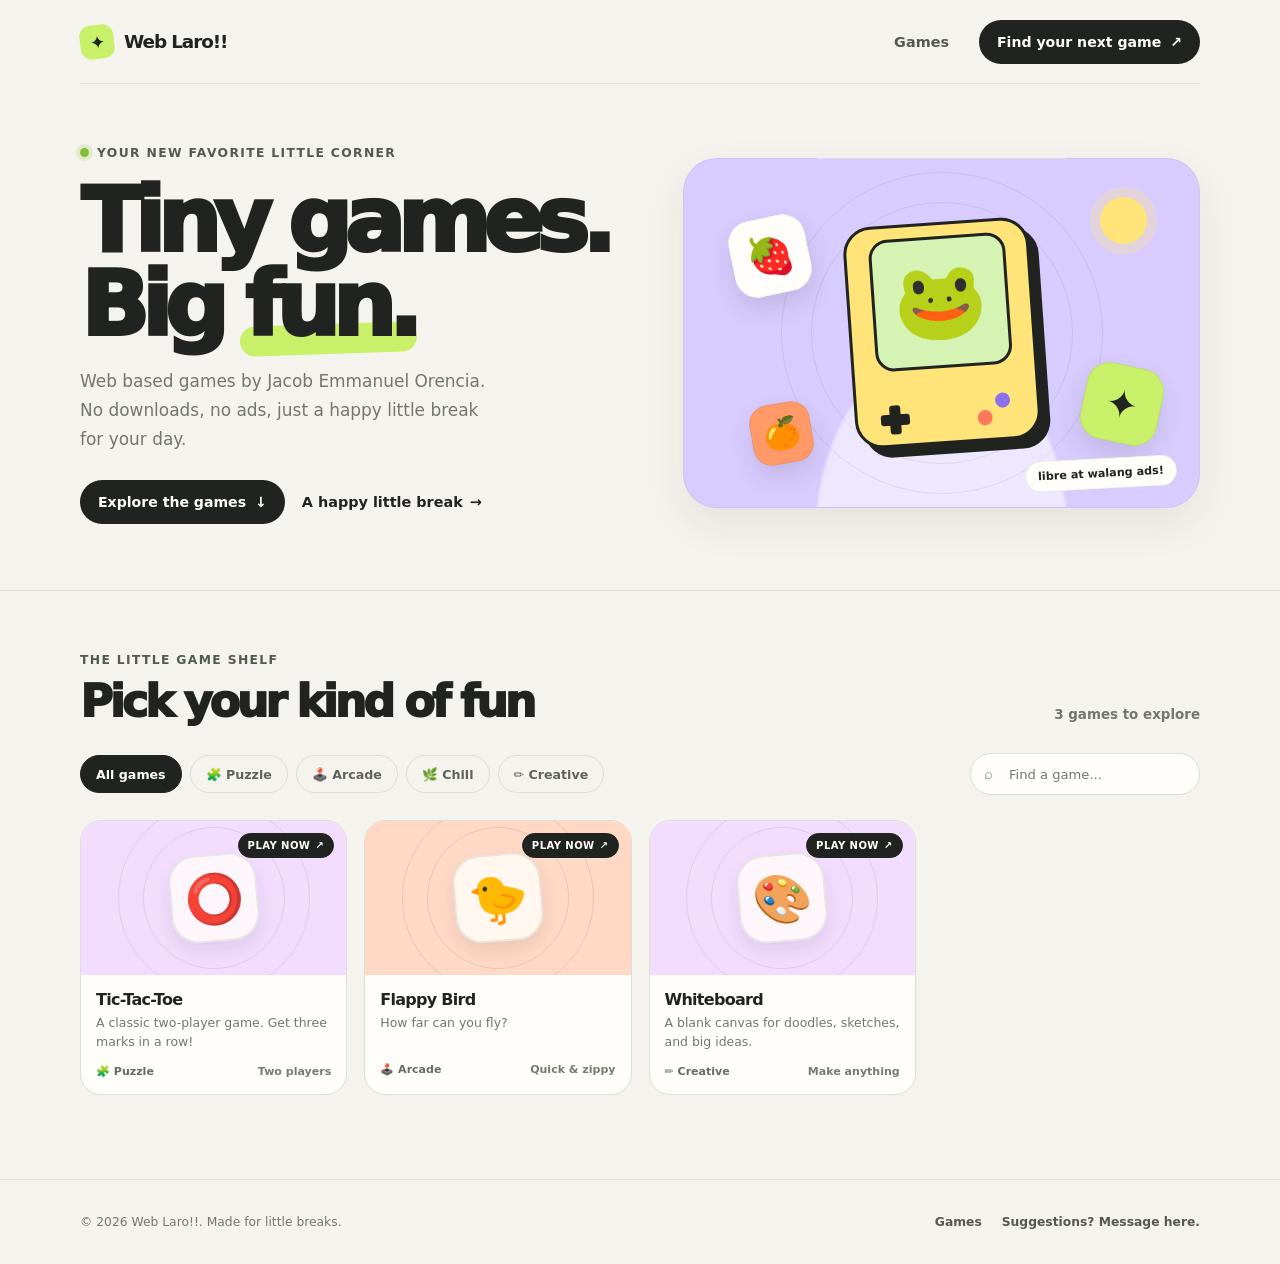
==== index.html @ ed9ba2ab "modified:   README.md" ====
<!doctype html>
<html lang="en">
  <head>
    <meta charset="utf-8" />
    <meta name="viewport" content="width=device-width, initial-scale=1" />
    <meta
      name="description"
      content="A little corner of the internet for quick, free-to-play browser games."
    />
    <meta name="theme-color" content="#f5f3ed" />
    <title>Web Laro!! — Web based games!!</title>
    <link rel="stylesheet" href="styles.css" />
  </head>
  <body>
    <header class="shell topbar">
      <a class="brand" href="#" aria-label="Web Laro!! home">
        <span class="brand-mark" aria-hidden="true">✦</span>
        <span>Web Laro!!</span>
      </a>
      <nav class="nav-links" aria-label="Main navigation">
        <a href="#games">Games</a>
        <a class="nav-cta" href="#games">Find your next game <span aria-hidden="true">↗</span></a>
      </nav>
    </header>

    <main>
      <section class="shell hero" aria-labelledby="hero-title">
        <div>
          <p class="eyebrow"><span class="eyebrow-dot" aria-hidden="true"></span> Your new favorite little corner</p>
          <h1 id="hero-title">Tiny games.<br />Big <span class="highlight">fun.</span></h1>
          <p class="hero-copy">
            Web based games by Jacob Emmanuel Orencia. No downloads, no ads, just a happy little break for your day.
          </p>
          <div class="hero-actions">
            <a class="button-primary" href="#games">Explore the games <span aria-hidden="true">↓</span></a>
            <a class="text-link" href="#about">A happy little break <span aria-hidden="true">→</span></a>
          </div>
        </div>
        <div class="hero-art" aria-label="Illustration of a cheerful handheld game console">
          <span class="sun" aria-hidden="true"></span>
          <span class="float-card one" aria-hidden="true">🍓</span>
          <span class="float-card two" aria-hidden="true">✦</span>
          <span class="float-card three" aria-hidden="true">🍊</span>
          <div class="game-machine" aria-hidden="true">
            <div class="machine-screen">🐸</div>
            <div class="machine-controls">
              <span class="dpad"></span>
              <span class="machine-buttons"><i></i><i></i></span>
            </div>
          </div>
          <span class="art-note">libre at walang ads!</span>
        </div>
      </section>

      <section class="games-section" id="games" aria-labelledby="games-title">
        <div class="shell">
          <div class="section-heading">
            <div>
              <p class="eyebrow">The little game shelf</p>
              <h2 id="games-title">Pick your kind of fun</h2>
            </div>
            <span class="game-count" id="game-count" aria-live="polite">3 games to explore</span>
          </div>

          <div class="toolbar">
            <div class="filters" role="group" aria-label="Filter games by category">
              <button class="filter-button" type="button" data-filter="all" aria-pressed="true">All games</button>
              <button class="filter-button" type="button" data-filter="puzzle" aria-pressed="false">🧩 Puzzle</button>
              <button class="filter-button" type="button" data-filter="arcade" aria-pressed="false">🕹️ Arcade</button>
              <button class="filter-button" type="button" data-filter="chill" aria-pressed="false">🌿 Chill</button>
              <button class="filter-button" type="button" data-filter="creative" aria-pressed="false">✏️ Creative</button>
            </div>
            <label class="search-wrap">
              <span class="search-icon" aria-hidden="true">⌕</span>
              <input
                class="search-input"
                id="game-search"
                type="search"
                placeholder="Find a game..."
                aria-label="Search games"
              />
            </label>
          </div>

          <div class="game-grid" id="game-grid">
            <article class="game-card" data-category="puzzle" data-search="tic tac toe noughts crosses puzzle two player">
              <div class="game-art art-quick">
                <a class="available-label" href="tic%20tac%20toe/index.html">Play now <span aria-hidden="true">↗</span></a>
                <span class="game-emoji" aria-hidden="true">⭕</span>
              </div>
              <div class="game-info">
                <h3>Tic-Tac-Toe</h3>
                <p>A classic two-player game. Get three marks in a row!</p>
                <div class="game-meta">
                  <span class="game-category">🧩 Puzzle</span>
                  <span class="game-rating">Two players</span>
                </div>
              </div>
            </article>
            <article class="game-card" data-category="arcade" data-search="flappy bird flying arcade bird">
              <div class="game-art art-arcade">
                <a class="available-label" href="flappy%20bird/index.html">Play now <span aria-hidden="true">↗</span></a>
                <span class="game-emoji" aria-hidden="true">🐤</span>
              </div>
              <div class="game-info">
                <h3>Flappy Bird</h3>
                <p>How far can you fly?</p>
                <div class="game-meta">
                  <span class="game-category">🕹️ Arcade</span>
                  <span class="game-rating">Quick &amp; zippy</span>
                </div>
              </div>
            </article>
            <article class="game-card" data-category="creative" data-search="whiteboard drawing draw sketch doodle paint canvas">
              <div class="game-art art-quick">
                <a class="available-label" href="whiteboard/index.html">Play now <span aria-hidden="true">↗</span></a>
                <span class="game-emoji" aria-hidden="true">🎨</span>
              </div>
              <div class="game-info">
                <h3>Whiteboard</h3>
                <p>A blank canvas for doodles, sketches, and big ideas.</p>
                <div class="game-meta">
                  <span class="game-category">✏️ Creative</span>
                  <span class="game-rating">Make anything</span>
                </div>
              </div>
            </article>
          </div>
          <div class="empty-state" id="empty-state" role="status">
            <strong>No games found just yet.</strong>
            Try another search or choose a different category.
          </div>
        </div>
      </section>
    </main>

    <footer class="site-footer" id="about">
      <div class="shell footer-inner">
        <span>© 2026 Web Laro!!. Made for little breaks.</span>
        <nav class="footer-links" aria-label="Footer navigation">
          <a href="#games">Games</a>
          <a href="https://www.facebook.com/jacob.orencia.5/">Suggestions? Message here.</a>
        </nav>
      </div>
    </footer>

    <script>
      const filterButtons = document.querySelectorAll(".filter-button");
      const searchInput = document.querySelector("#game-search");
      const cards = document.querySelectorAll(".game-card");
      const gameCount = document.querySelector("#game-count");
      const emptyState = document.querySelector("#empty-state");
      let activeFilter = "all";

      function updateGames() {
        const query = searchInput.value.trim().toLowerCase();
        let visibleCount = 0;

        cards.forEach((card) => {
          const matchesCategory =
            activeFilter === "all" || card.dataset.category === activeFilter;
          const matchesSearch = card.dataset.search.includes(query);
          const isVisible = matchesCategory && matchesSearch;

          card.hidden = !isVisible;
          if (isVisible) visibleCount += 1;
        });

        gameCount.textContent = `${visibleCount} ${visibleCount === 1 ? "game" : "games"} to explore`;
        emptyState.style.display = visibleCount === 0 ? "block" : "none";
      }

      filterButtons.forEach((button) => {
        button.addEventListener("click", () => {
          activeFilter = button.dataset.filter;
          filterButtons.forEach((filterButton) => {
            filterButton.setAttribute(
              "aria-pressed",
              String(filterButton === button),
            );
          });
          updateGames();
        });
      });

      searchInput.addEventListener("input", updateGames);
    </script>
  </body>
</html>
---- styles.css ----
:root {
  color-scheme: light;
  --paper: #f5f3ed;
  --ink: #20231f;
  --muted: #73776e;
  --line: #deded5;
  --green: #c8f169;
  --purple: #c8b7ff;
  --orange: #ff9a68;
  --yellow: #ffe47a;
  --white: #fffefa;
  --shadow: 0 16px 40px rgb(34 37 31 / 8%);
}

* {
  box-sizing: border-box;
}

html {
  scroll-behavior: smooth;
}

body {
  min-width: 320px;
  margin: 0;
  background: var(--paper);
  color: var(--ink);
  font-family:
    "Trebuchet MS", "Segoe UI", ui-rounded, system-ui, sans-serif;
  -webkit-font-smoothing: antialiased;
}

button,
input {
  font: inherit;
}

button,
a {
  -webkit-tap-highlight-color: transparent;
}

a {
  color: inherit;
  text-decoration: none;
}

.shell {
  width: min(1120px, calc(100% - 48px));
  margin-inline: auto;
}

.topbar {
  display: flex;
  min-height: 84px;
  align-items: center;
  justify-content: space-between;
  border-bottom: 1px solid var(--line);
}

.brand {
  display: inline-flex;
  align-items: center;
  gap: 10px;
  font-size: 1.15rem;
  font-weight: 900;
  letter-spacing: -0.06em;
}

.brand-mark {
  display: grid;
  width: 34px;
  height: 34px;
  place-items: center;
  border-radius: 11px;
  background: var(--green);
  font-size: 1.15rem;
  transform: rotate(-7deg);
}

.nav-links {
  display: flex;
  align-items: center;
  gap: 30px;
  color: #555950;
  font-size: 0.9rem;
  font-weight: 700;
}

.nav-links a:hover,
.footer-links a:hover {
  color: #111;
}

.nav-cta,
.button-primary {
  display: inline-flex;
  min-height: 44px;
  align-items: center;
  justify-content: center;
  gap: 9px;
  padding: 0 18px;
  border: 0;
  border-radius: 999px;
  background: var(--ink);
  color: white;
  font-size: 0.88rem;
  font-weight: 800;
  transition:
    transform 160ms ease,
    background 160ms ease;
}

.nav-cta:hover,
.button-primary:hover {
  background: #41463d;
  transform: translateY(-2px);
}

.hero {
  display: grid;
  min-height: 476px;
  grid-template-columns: 1.05fr 0.95fr;
  align-items: center;
  gap: 32px;
  padding-block: 58px 66px;
}

.eyebrow {
  display: inline-flex;
  align-items: center;
  gap: 8px;
  margin: 0 0 19px;
  color: #545a4d;
  font-size: 0.77rem;
  font-weight: 900;
  letter-spacing: 0.11em;
  text-transform: uppercase;
}

.eyebrow-dot {
  width: 9px;
  height: 9px;
  border-radius: 50%;
  background: #82bf34;
  box-shadow: 0 0 0 4px rgb(130 191 52 / 16%);
}

h1,
h2,
p {
  margin-top: 0;
}

h1 {
  max-width: 570px;
  margin-bottom: 20px;
  font-size: clamp(3.2rem, 7vw, 5.65rem);
  font-weight: 950;
  letter-spacing: -0.085em;
  line-height: 0.94;
}

.highlight {
  position: relative;
  z-index: 0;
  white-space: nowrap;
}

.highlight::after {
  position: absolute;
  z-index: -1;
  right: -0.04em;
  bottom: 0.02em;
  left: -0.04em;
  height: 0.34em;
  border-radius: 999px;
  background: var(--green);
  content: "";
  transform: rotate(-2deg);
}

.hero-copy {
  max-width: 425px;
  margin-bottom: 27px;
  color: var(--muted);
  font-size: 1.06rem;
  line-height: 1.7;
}

.hero-actions {
  display: flex;
  flex-wrap: wrap;
  align-items: center;
  gap: 17px;
}

.text-link {
  display: inline-flex;
  align-items: center;
  gap: 7px;
  font-size: 0.9rem;
  font-weight: 800;
}

.text-link span {
  transition: transform 160ms ease;
}

.text-link:hover span {
  transform: translateX(4px);
}

.hero-art {
  position: relative;
  display: grid;
  min-height: 350px;
  overflow: hidden;
  place-items: center;
  border: 1px solid rgb(32 35 31 / 5%);
  border-radius: 34px;
  background:
    radial-gradient(ellipse at 50% 108%, rgb(255 255 255 / 55%) 0 34%, transparent 35%),
    #d8ccff;
  box-shadow: var(--shadow);
}

.hero-art::before,
.hero-art::after {
  position: absolute;
  border: 1px solid rgb(32 35 31 / 9%);
  border-radius: 50%;
  content: "";
}

.hero-art::before {
  width: 260px;
  height: 260px;
}

.hero-art::after {
  width: 320px;
  height: 320px;
}

.sun {
  position: absolute;
  top: 38px;
  right: 52px;
  width: 47px;
  height: 47px;
  border-radius: 50%;
  background: var(--yellow);
  box-shadow: 0 0 0 10px rgb(255 228 122 / 28%);
}

.float-card {
  position: absolute;
  z-index: 2;
  display: grid;
  width: 78px;
  height: 78px;
  place-items: center;
  border: 1px solid rgb(32 35 31 / 7%);
  border-radius: 23px;
  background: var(--white);
  box-shadow: 0 12px 25px rgb(32 35 31 / 12%);
  font-size: 2.45rem;
}

.float-card.one {
  top: 58px;
  left: 47px;
  transform: rotate(-12deg);
}

.float-card.two {
  right: 38px;
  bottom: 64px;
  background: var(--green);
  transform: rotate(12deg);
}

.float-card.three {
  bottom: 43px;
  left: 67px;
  width: 61px;
  height: 61px;
  border-radius: 19px;
  background: var(--orange);
  font-size: 1.9rem;
  transform: rotate(-10deg);
}

.game-machine {
  position: relative;
  z-index: 1;
  display: grid;
  width: 186px;
  height: 222px;
  place-items: center;
  border: 3px solid var(--ink);
  border-radius: 28px;
  background: var(--yellow);
  box-shadow: 9px 10px 0 var(--ink);
  transform: rotate(-4deg);
}

.machine-screen {
  display: grid;
  width: 137px;
  height: 132px;
  place-items: center;
  border: 3px solid var(--ink);
  border-radius: 19px;
  background: #d5f3b3;
  font-size: 4.7rem;
}

.machine-controls {
  display: flex;
  width: 134px;
  align-items: center;
  justify-content: space-between;
  padding-top: 13px;
}

.dpad {
  position: relative;
  width: 29px;
  height: 29px;
}

.dpad::before,
.dpad::after {
  position: absolute;
  top: 9px;
  left: 0;
  width: 29px;
  height: 11px;
  border-radius: 3px;
  background: var(--ink);
  content: "";
}

.dpad::after {
  transform: rotate(90deg);
}

.machine-buttons {
  display: flex;
  gap: 8px;
  transform: rotate(-20deg);
}

.machine-buttons i {
  width: 15px;
  height: 15px;
  border-radius: 50%;
  background: #ff785c;
}

.machine-buttons i + i {
  margin-top: -9px;
  background: #8c71ed;
}

.art-note {
  position: absolute;
  right: 22px;
  bottom: 18px;
  z-index: 2;
  padding: 8px 12px;
  border: 1px solid rgb(32 35 31 / 8%);
  border-radius: 999px;
  background: var(--white);
  font-size: 0.7rem;
  font-weight: 800;
  transform: rotate(-3deg);
}

.games-section {
  padding-block: 58px 84px;
  border-top: 1px solid var(--line);
}

.section-heading {
  display: flex;
  align-items: end;
  justify-content: space-between;
  gap: 24px;
  margin-bottom: 25px;
}

.section-heading .eyebrow {
  margin-bottom: 8px;
}

h2 {
  margin-bottom: 0;
  font-size: clamp(2rem, 4vw, 2.8rem);
  font-weight: 950;
  letter-spacing: -0.075em;
}

.game-count {
  padding-bottom: 6px;
  color: var(--muted);
  font-size: 0.84rem;
  font-weight: 700;
}

.toolbar {
  display: flex;
  align-items: center;
  justify-content: space-between;
  gap: 16px;
  margin-bottom: 25px;
}

.filters {
  display: flex;
  flex-wrap: wrap;
  gap: 8px;
}

.filter-button {
  min-height: 38px;
  padding: 0 15px;
  border: 1px solid var(--line);
  border-radius: 999px;
  background: transparent;
  color: #5f635b;
  cursor: pointer;
  font-size: 0.79rem;
  font-weight: 800;
  transition:
    background 150ms ease,
    border-color 150ms ease,
    color 150ms ease;
}

.filter-button:hover {
  border-color: #b7baad;
  color: var(--ink);
}

.filter-button[aria-pressed="true"] {
  border-color: var(--ink);
  background: var(--ink);
  color: white;
}

.search-wrap {
  position: relative;
  width: min(230px, 100%);
  flex: 0 0 230px;
}

.search-icon {
  position: absolute;
  top: 50%;
  left: 14px;
  color: #858980;
  font-size: 0.94rem;
  pointer-events: none;
  transform: translateY(-50%);
}

.search-input {
  width: 100%;
  min-height: 42px;
  padding: 0 14px 0 38px;
  border: 1px solid var(--line);
  border-radius: 999px;
  outline: none;
  background: var(--white);
  color: var(--ink);
  font-size: 0.82rem;
}

.search-input:focus {
  border-color: #929788;
  box-shadow: 0 0 0 3px rgb(32 35 31 / 7%);
}

.game-grid {
  display: grid;
  grid-template-columns: repeat(4, minmax(0, 1fr));
  gap: 17px;
}

.game-card {
  min-width: 0;
  overflow: hidden;
  border: 1px solid var(--line);
  border-radius: 21px;
  background: var(--white);
  transition:
    transform 170ms ease,
    box-shadow 170ms ease;
}

.game-card:hover {
  box-shadow: 0 12px 27px rgb(34 37 31 / 8%);
  transform: translateY(-4px);
}

.game-art {
  position: relative;
  display: grid;
  height: 154px;
  overflow: hidden;
  place-items: center;
}

.game-art::before,
.game-art::after {
  position: absolute;
  border: 1px solid rgb(32 35 31 / 10%);
  border-radius: 50%;
  content: "";
}

.game-art::before {
  width: 140px;
  height: 140px;
}

.game-art::after {
  width: 190px;
  height: 190px;
}

.art-puzzle {
  background: #d9e8ff;
}

.art-arcade {
  background: #ffd9c5;
}

.art-chill {
  background: #d8f0cd;
}

.art-quick {
  background: #f3ddff;
}

.game-emoji {
  position: relative;
  z-index: 1;
  display: grid;
  width: 88px;
  height: 88px;
  place-items: center;
  border: 2px solid rgb(32 35 31 / 9%);
  border-radius: 27px;
  background: rgb(255 254 250 / 80%);
  box-shadow: 0 9px 17px rgb(32 35 31 / 9%);
  font-size: 3rem;
  transform: rotate(-5deg);
  transition: transform 170ms ease;
}

.game-card:hover .game-emoji {
  transform: rotate(4deg) scale(1.05);
}

.soon-label {
  position: absolute;
  top: 12px;
  right: 12px;
  z-index: 2;
  padding: 6px 9px;
  border: 1px solid rgb(32 35 31 / 8%);
  border-radius: 999px;
  background: var(--white);
  color: #62665d;
  font-size: 0.63rem;
  font-weight: 900;
  letter-spacing: 0.04em;
  text-transform: uppercase;
}

.available-label {
  position: absolute;
  top: 12px;
  right: 12px;
  z-index: 2;
  display: inline-flex;
  align-items: center;
  gap: 5px;
  padding: 6px 9px;
  border: 1px solid var(--ink);
  border-radius: 999px;
  background: var(--ink);
  color: white;
  font-size: 0.63rem;
  font-weight: 900;
  letter-spacing: 0.04em;
  text-transform: uppercase;
}

.available-label:hover {
  background: #41463d;
}

.game-info {
  padding: 15px 15px 16px;
}

.game-info h3 {
  margin: 0 0 5px;
  font-size: 1rem;
  font-weight: 900;
  letter-spacing: -0.045em;
}

.game-info p {
  min-height: 36px;
  margin-bottom: 13px;
  color: var(--muted);
  font-size: 0.78rem;
  line-height: 1.5;
}

.game-meta {
  display: flex;
  align-items: center;
  justify-content: space-between;
  color: #666b61;
  font-size: 0.69rem;
  font-weight: 800;
}

.game-category {
  display: inline-flex;
  align-items: center;
  gap: 5px;
}

.game-rating {
  color: #777b70;
}

.empty-state {
  display: none;
  padding: 40px 20px;
  border: 1px dashed #c9cabe;
  border-radius: 20px;
  color: var(--muted);
  text-align: center;
}

.empty-state strong {
  display: block;
  margin-bottom: 6px;
  color: var(--ink);
  font-size: 1rem;
}

.site-footer {
  border-top: 1px solid var(--line);
}

.footer-inner {
  display: flex;
  min-height: 84px;
  align-items: center;
  justify-content: space-between;
  gap: 20px;
  color: var(--muted);
  font-size: 0.77rem;
}

.footer-links {
  display: flex;
  gap: 20px;
  color: #555950;
  font-weight: 700;
}

:focus-visible {
  outline: 3px solid #6c55db;
  outline-offset: 3px;
}

@media (max-width: 850px) {
  .hero {
    min-height: 410px;
    gap: 20px;
  }

  h1 {
    font-size: clamp(3.1rem, 8vw, 4.5rem);
  }

  .hero-art {
    min-height: 310px;
  }

  .game-grid {
    grid-template-columns: repeat(2, minmax(0, 1fr));
  }
}

@media (max-width: 620px) {
  .shell {
    width: min(100% - 36px, 460px);
  }

  .topbar {
    min-height: 70px;
  }

  .nav-links {
    gap: 14px;
  }

  .nav-links > a:first-child {
    display: none;
  }

  .nav-cta {
    min-height: 39px;
    padding-inline: 14px;
    font-size: 0.78rem;
  }

  .hero {
    grid-template-columns: 1fr;
    gap: 34px;
    padding-block: 54px 48px;
  }

  h1 {
    max-width: 450px;
    font-size: clamp(3.45rem, 15vw, 5rem);
  }

  .hero-copy {
    max-width: 390px;
    font-size: 0.98rem;
  }

  .hero-art {
    min-height: 300px;
  }

  .games-section {
    padding-block: 45px 60px;
  }

  .section-heading {
    align-items: start;
  }

  .game-count {
    padding-top: 8px;
    text-align: right;
  }

  .toolbar {
    align-items: stretch;
    flex-direction: column-reverse;
  }

  .search-wrap {
    width: 100%;
    flex-basis: auto;
  }

  .filters {
    gap: 7px;
  }

  .filter-button {
    min-height: 36px;
    padding-inline: 12px;
  }

  .game-grid {
    gap: 12px;
  }

  .game-art {
    height: 130px;
  }

  .game-info {
    padding: 13px 12px;
  }

  .game-info p {
    font-size: 0.74rem;
  }

  .footer-inner {
    align-items: start;
    flex-direction: column;
    justify-content: center;
    gap: 10px;
    padding-block: 20px;
  }
}

@media (max-width: 380px) {
  .shell {
    width: calc(100% - 28px);
  }

  .brand {
    font-size: 1.05rem;
  }

  .hero-art {
    min-height: 270px;
  }

  .game-grid {
    grid-template-columns: 1fr;
  }

  .game-art {
    height: 155px;
  }
}

@media (prefers-reduced-motion: reduce) {
  *,
  *::before,
  *::after {
    scroll-behavior: auto !important;
    transition-duration: 0.01ms !important;
  }
}
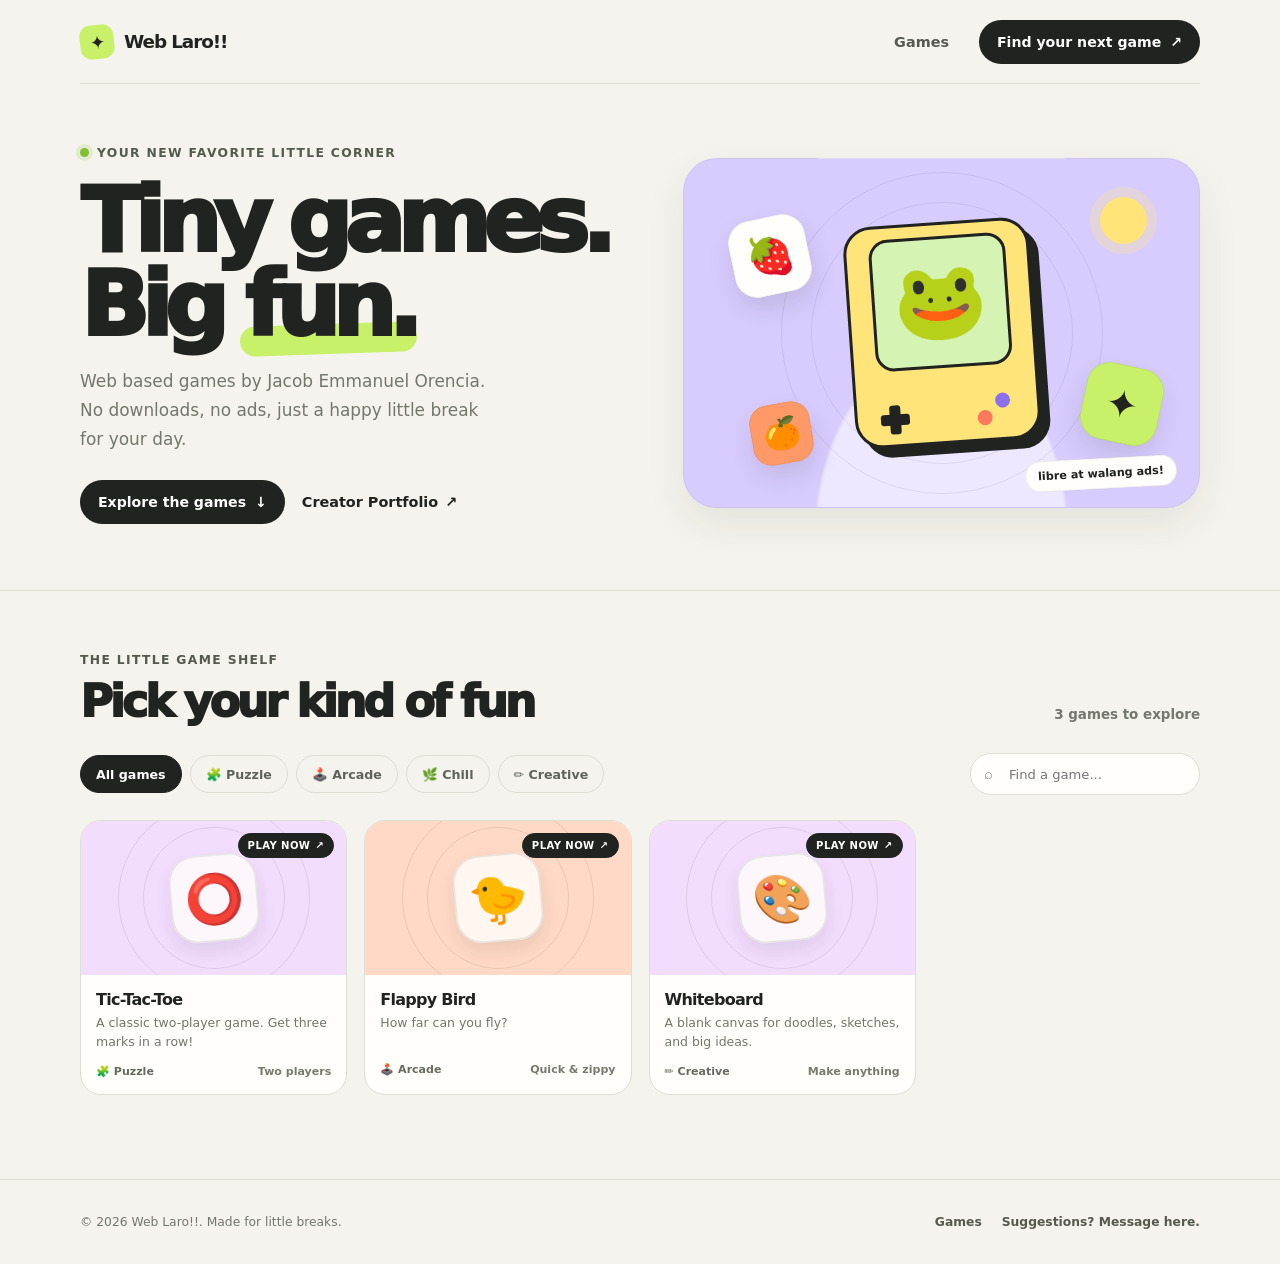
==== commit 427f9832: "modified:   index.html" ====
--- a/index.html
+++ b/index.html
@@ -33,7 +33,14 @@
           </p>
           <div class="hero-actions">
             <a class="button-primary" href="#games">Explore the games <span aria-hidden="true">↓</span></a>
-            <a class="text-link" href="#about">A happy little break <span aria-hidden="true">→</span></a>
+            <a
+              class="text-link"
+              href="https://jacorb1119.github.io/WebPortfolio/"
+              target="_blank"
+              rel="noopener noreferrer"
+            >
+              Creator Portfolio <span aria-hidden="true">↗</span>
+            </a>
           </div>
         </div>
         <div class="hero-art" aria-label="Illustration of a cheerful handheld game console">
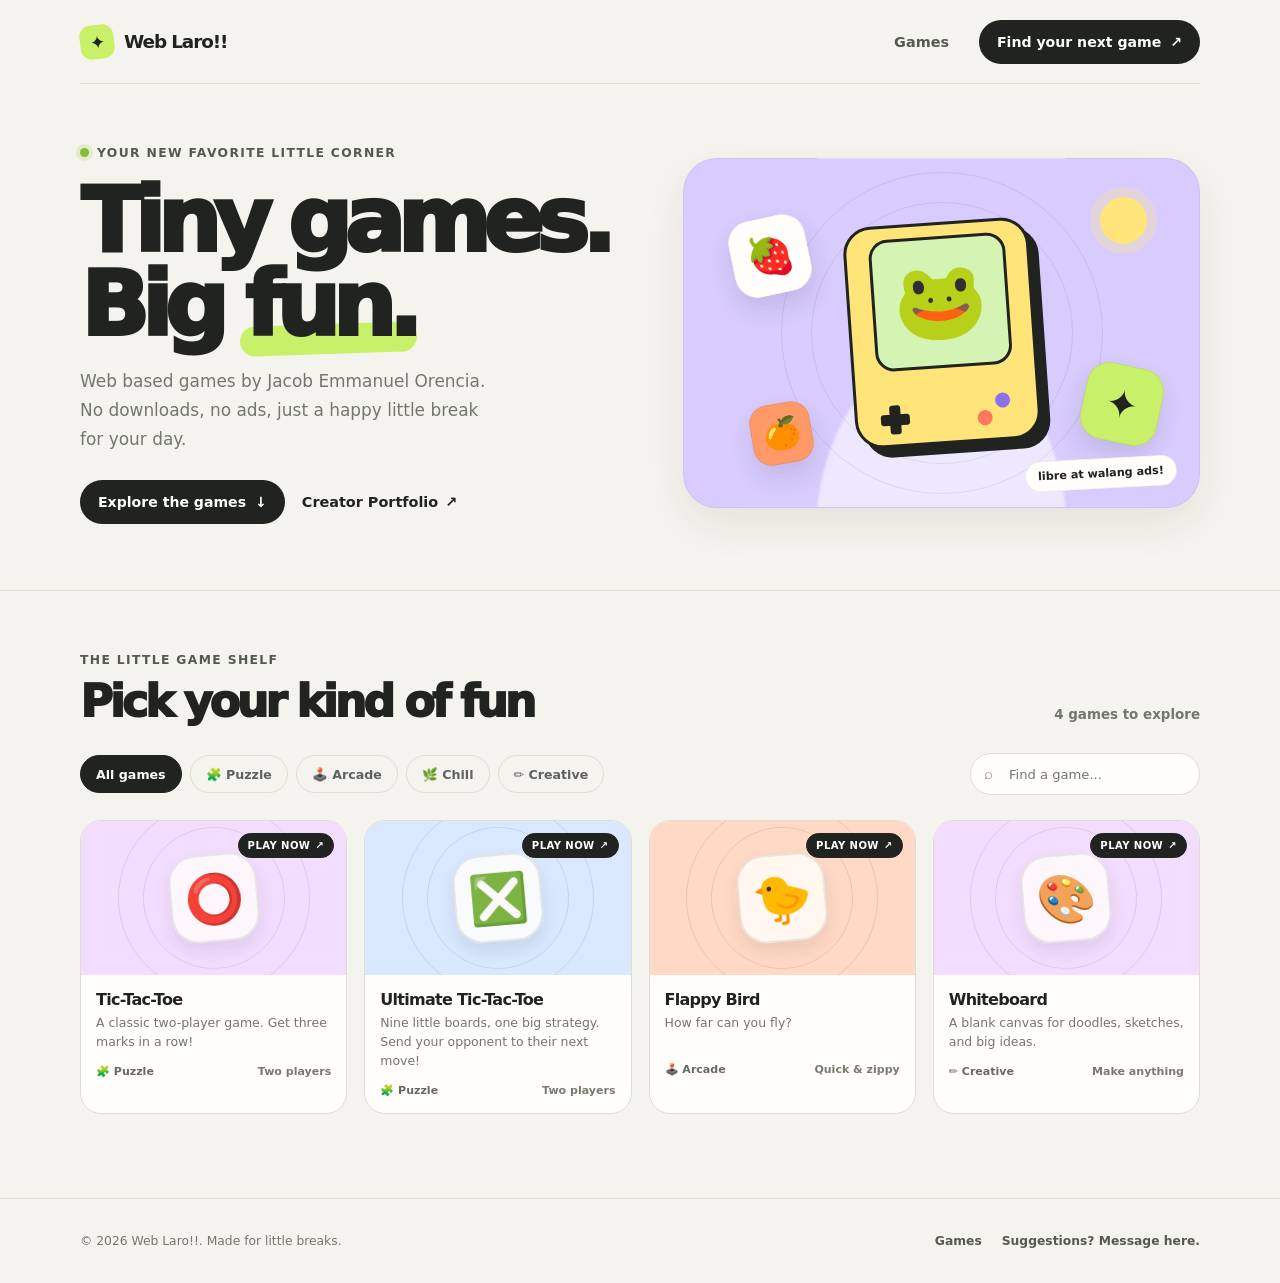
==== commit 3c070ea7: "modified:   index.html 	modified:   styles.css 	new file:   ultimate tic tac toe/index.html 	new fil" ====
--- a/index.html
+++ b/index.html
@@ -66,7 +66,7 @@
               <p class="eyebrow">The little game shelf</p>
               <h2 id="games-title">Pick your kind of fun</h2>
             </div>
-            <span class="game-count" id="game-count" aria-live="polite">3 games to explore</span>
+            <span class="game-count" id="game-count" aria-live="polite">4 games to explore</span>
           </div>
 
           <div class="toolbar">
@@ -90,9 +90,9 @@
           </div>
 
           <div class="game-grid" id="game-grid">
-            <article class="game-card" data-category="puzzle" data-search="tic tac toe noughts crosses puzzle two player">
+            <a class="game-card" href="tic%20tac%20toe/index.html" aria-label="Play Tic-Tac-Toe" data-category="puzzle" data-search="tic tac toe noughts crosses puzzle two player">
               <div class="game-art art-quick">
-                <a class="available-label" href="tic%20tac%20toe/index.html">Play now <span aria-hidden="true">↗</span></a>
+                <span class="available-label">Play now <span aria-hidden="true">↗</span></span>
                 <span class="game-emoji" aria-hidden="true">⭕</span>
               </div>
               <div class="game-info">
@@ -103,10 +103,24 @@
                   <span class="game-rating">Two players</span>
                 </div>
               </div>
-            </article>
-            <article class="game-card" data-category="arcade" data-search="flappy bird flying arcade bird">
+            </a>
+            <a class="game-card" href="ultimate%20tic%20tac%20toe/index.html" aria-label="Play Ultimate Tic-Tac-Toe" data-category="puzzle" data-search="ultimate tic tac toe noughts crosses strategy nine boards two player">
+              <div class="game-art art-puzzle">
+                <span class="available-label">Play now <span aria-hidden="true">↗</span></span>
+                <span class="game-emoji" aria-hidden="true">❎</span>
+              </div>
+              <div class="game-info">
+                <h3>Ultimate Tic-Tac-Toe</h3>
+                <p>Nine little boards, one big strategy. Send your opponent to their next move!</p>
+                <div class="game-meta">
+                  <span class="game-category">🧩 Puzzle</span>
+                  <span class="game-rating">Two players</span>
+                </div>
+              </div>
+            </a>
+            <a class="game-card" href="flappy%20bird/index.html" aria-label="Play Flappy Bird" data-category="arcade" data-search="flappy bird flying arcade bird">
               <div class="game-art art-arcade">
-                <a class="available-label" href="flappy%20bird/index.html">Play now <span aria-hidden="true">↗</span></a>
+                <span class="available-label">Play now <span aria-hidden="true">↗</span></span>
                 <span class="game-emoji" aria-hidden="true">🐤</span>
               </div>
               <div class="game-info">
@@ -117,10 +131,10 @@
                   <span class="game-rating">Quick &amp; zippy</span>
                 </div>
               </div>
-            </article>
-            <article class="game-card" data-category="creative" data-search="whiteboard drawing draw sketch doodle paint canvas">
+            </a>
+            <a class="game-card" href="whiteboard/index.html" aria-label="Play Whiteboard" data-category="creative" data-search="whiteboard drawing draw sketch doodle paint canvas">
               <div class="game-art art-quick">
-                <a class="available-label" href="whiteboard/index.html">Play now <span aria-hidden="true">↗</span></a>
+                <span class="available-label">Play now <span aria-hidden="true">↗</span></span>
                 <span class="game-emoji" aria-hidden="true">🎨</span>
               </div>
               <div class="game-info">
@@ -131,7 +145,7 @@
                   <span class="game-rating">Make anything</span>
                 </div>
               </div>
-            </article>
+            </a>
           </div>
           <div class="empty-state" id="empty-state" role="status">
             <strong>No games found just yet.</strong>
--- a/styles.css
+++ b/styles.css
@@ -491,11 +491,14 @@
 }
 
 .game-card {
+  display: block;
   min-width: 0;
   overflow: hidden;
   border: 1px solid var(--line);
   border-radius: 21px;
   background: var(--white);
+  color: inherit;
+  text-decoration: none;
   transition:
     transform 170ms ease,
     box-shadow 170ms ease;
@@ -504,6 +507,11 @@
 .game-card:hover {
   box-shadow: 0 12px 27px rgb(34 37 31 / 8%);
   transform: translateY(-4px);
+}
+
+.game-card:focus-visible {
+  outline: 3px solid #6c55db;
+  outline-offset: 3px;
 }
 
 .game-art {
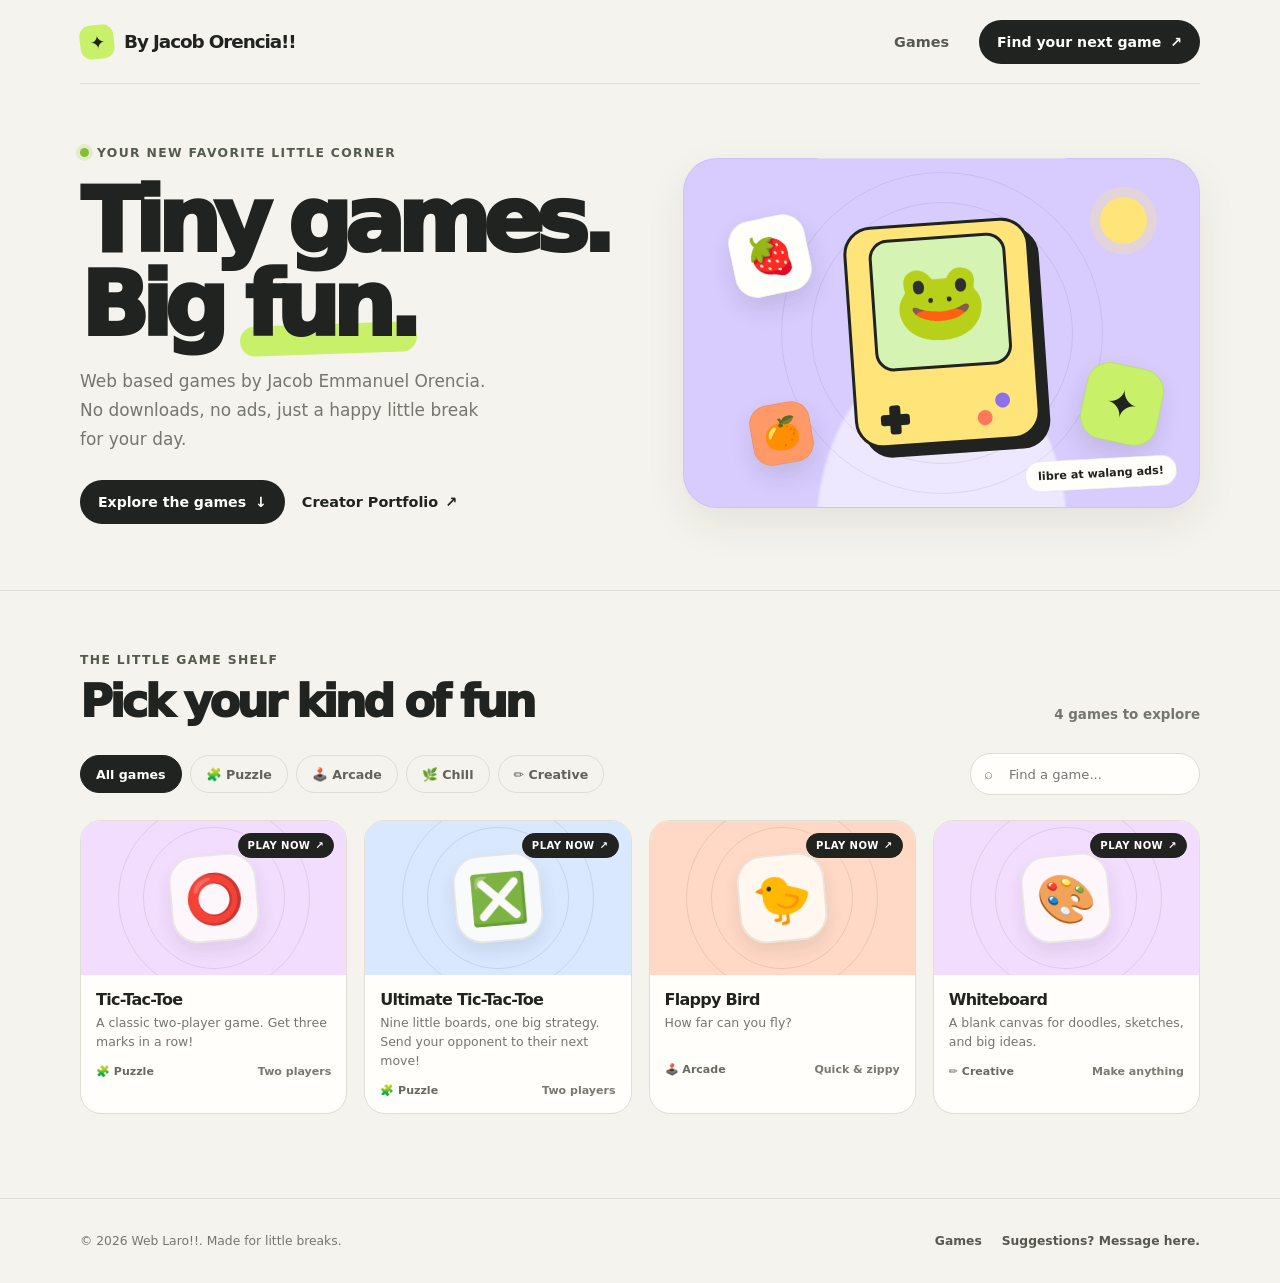
==== commit e0b46a21: "modified:   index.html" ====
--- a/index.html
+++ b/index.html
@@ -15,7 +15,7 @@
     <header class="shell topbar">
       <a class="brand" href="#" aria-label="Web Laro!! home">
         <span class="brand-mark" aria-hidden="true">✦</span>
-        <span>Web Laro!!</span>
+        <span>By Jacob Orencia!!</span>
       </a>
       <nav class="nav-links" aria-label="Main navigation">
         <a href="#games">Games</a>
